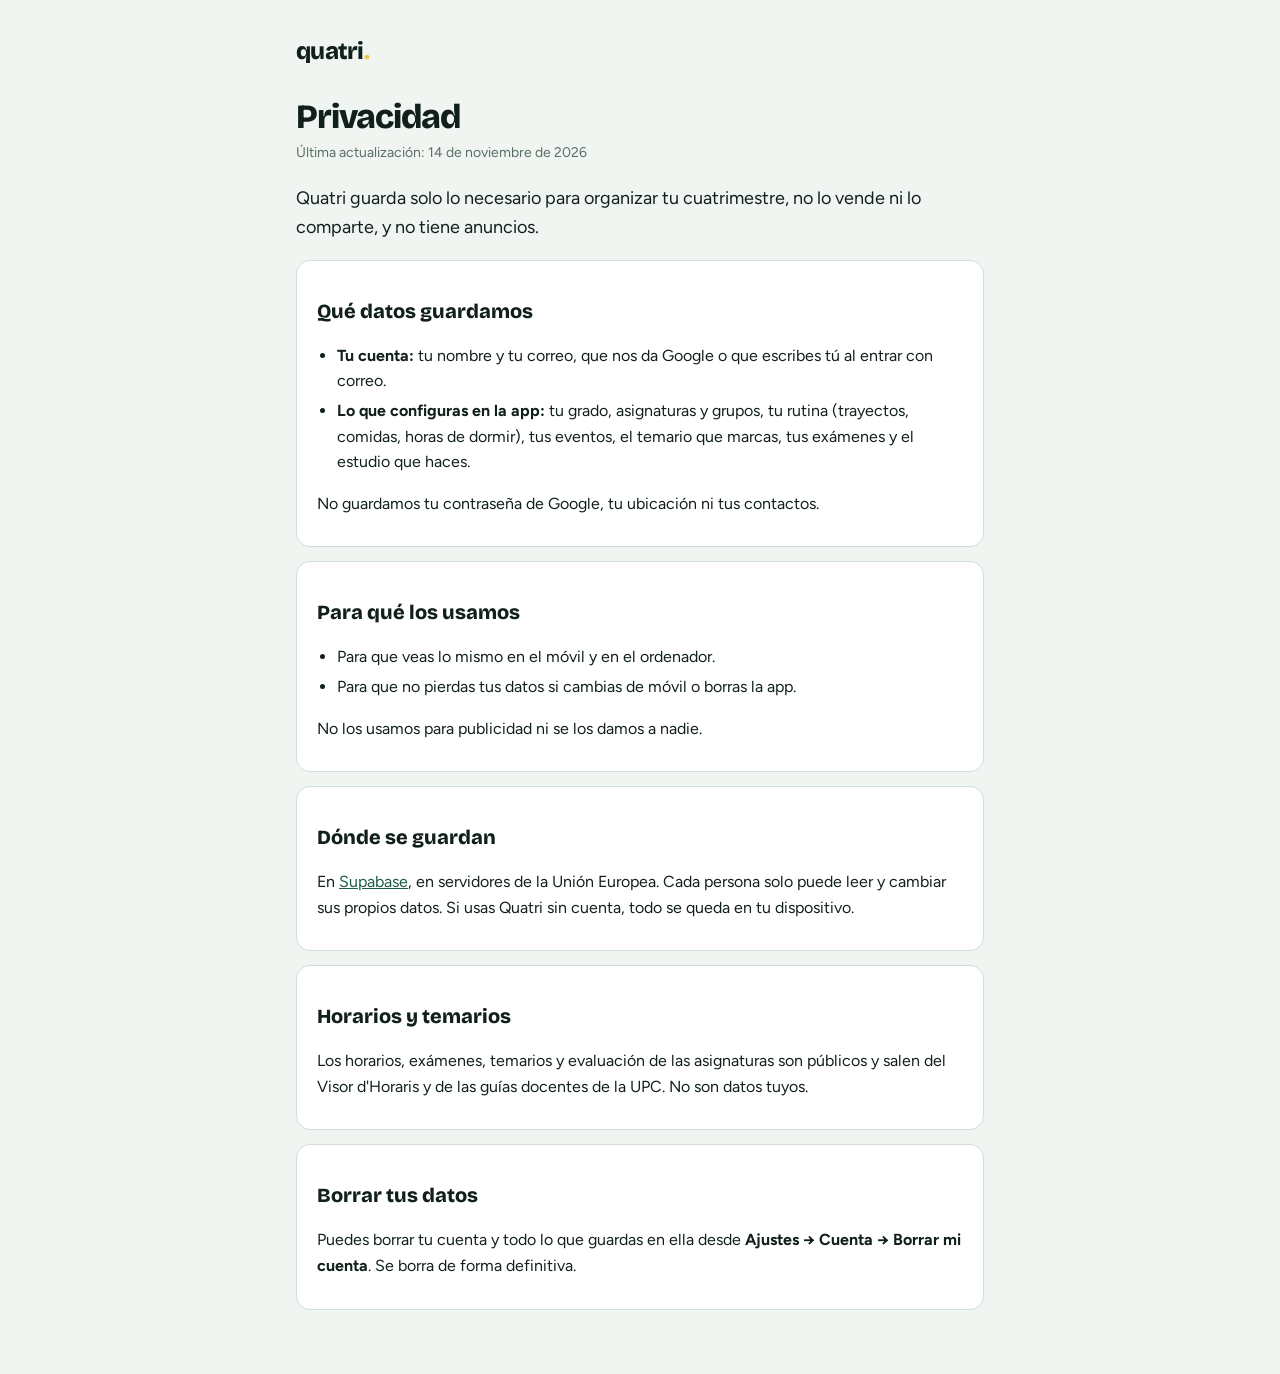
==== privacidad.html @ 0c68642b "Add files via upload" ====
<!doctype html>
<html lang="es">
<head>
<meta charset="utf-8">
<meta name="viewport" content="width=device-width,initial-scale=1">
<title>Privacidad · Quatri</title>
<meta name="description" content="Qué datos guarda Quatri, para qué y cómo borrarlos.">
<link rel="icon" href="icon.svg" type="image/svg+xml">
<link rel="preconnect" href="https://fonts.googleapis.com">
<link rel="preconnect" href="https://fonts.gstatic.com" crossorigin>
<link rel="stylesheet" href="https://fonts.googleapis.com/css2?family=Bricolage+Grotesque:opsz,wght@12..96,800&family=Figtree:wght@400;600;700&display=swap">
<style>
  :root{--bg:#F1F5F2;--surface:#FFFFFF;--line:#D2DED7;--fg:#11201A;--muted:#5A6F66;--accent:#1E5C47;--hi:#F5C451}
  @media (prefers-color-scheme:dark){:root{--bg:#0F1A17;--surface:#16241F;--line:#263A32;--fg:#EAF2EE;--muted:#8FA69C;--accent:#F5C451}}
  *{box-sizing:border-box}
  body{margin:0;background:var(--bg);color:var(--fg);font:16px/1.6 "Figtree",system-ui,sans-serif}
  main{max-width:720px;margin:0 auto;padding:32px 16px 64px}
  .brand{font-family:"Bricolage Grotesque",sans-serif;font-weight:800;font-size:24px;letter-spacing:-.03em;color:var(--fg);text-decoration:none}
  .brand span{color:var(--hi)}
  h1{font-family:"Bricolage Grotesque",sans-serif;font-weight:800;font-size:34px;letter-spacing:-.03em;line-height:1.1;margin:28px 0 6px}
  h2{font-family:"Bricolage Grotesque",sans-serif;font-weight:800;font-size:20px;margin:30px 0 6px}
  .date{color:var(--muted);font-size:14px;margin:0 0 20px}
  section{background:var(--surface);border:1px solid var(--line);border-radius:14px;padding:4px 20px 14px;margin-top:14px}
  ul{padding-left:20px}
  li{margin:4px 0}
  a{color:var(--accent)}
  .lead{font-size:18px}
</style>
</head>
<body>
<main>
  <a class="brand" href="./">quatri<span>.</span></a>
  <h1>Privacidad</h1>
  <p class="date">Última actualización: 14 de noviembre de 2026</p>
  <p class="lead">Quatri guarda solo lo necesario para organizar tu cuatrimestre, no lo vende ni lo comparte, y no tiene anuncios.</p>

  <section>
    <h2>Qué datos guardamos</h2>
    <ul>
      <li><b>Tu cuenta:</b> tu nombre y tu correo, que nos da Google o que escribes tú al entrar con correo.</li>
      <li><b>Lo que configuras en la app:</b> tu grado, asignaturas y grupos, tu rutina (trayectos, comidas, horas de dormir), tus eventos, el temario que marcas, tus exámenes y el estudio que haces.</li>
    </ul>
    <p>No guardamos tu contraseña de Google, tu ubicación ni tus contactos.</p>
  </section>

  <section>
    <h2>Para qué los usamos</h2>
    <ul>
      <li>Para que veas lo mismo en el móvil y en el ordenador.</li>
      <li>Para que no pierdas tus datos si cambias de móvil o borras la app.</li>
    </ul>
    <p>No los usamos para publicidad ni se los damos a nadie.</p>
  </section>

  <section>
    <h2>Dónde se guardan</h2>
    <p>En <a href="https://supabase.com/privacy">Supabase</a>, en servidores de la Unión Europea. Cada persona solo puede leer y cambiar sus propios datos. Si usas Quatri sin cuenta, todo se queda en tu dispositivo.</p>
  </section>

  <section>
    <h2>Horarios y temarios</h2>
    <p>Los horarios, exámenes, temarios y evaluación de las asignaturas son públicos y salen del Visor d'Horaris y de las guías docentes de la UPC. No son datos tuyos.</p>
  </section>

  <section>
    <h2>Borrar tus datos</h2>
    <p>Puedes borrar tu cuenta y todo lo que guardas en ella desde <b>Ajustes → Cuenta → Borrar mi cuenta</b>. Se borra de forma definitiva.</p>
  </section>
</main>
</body>
</html>
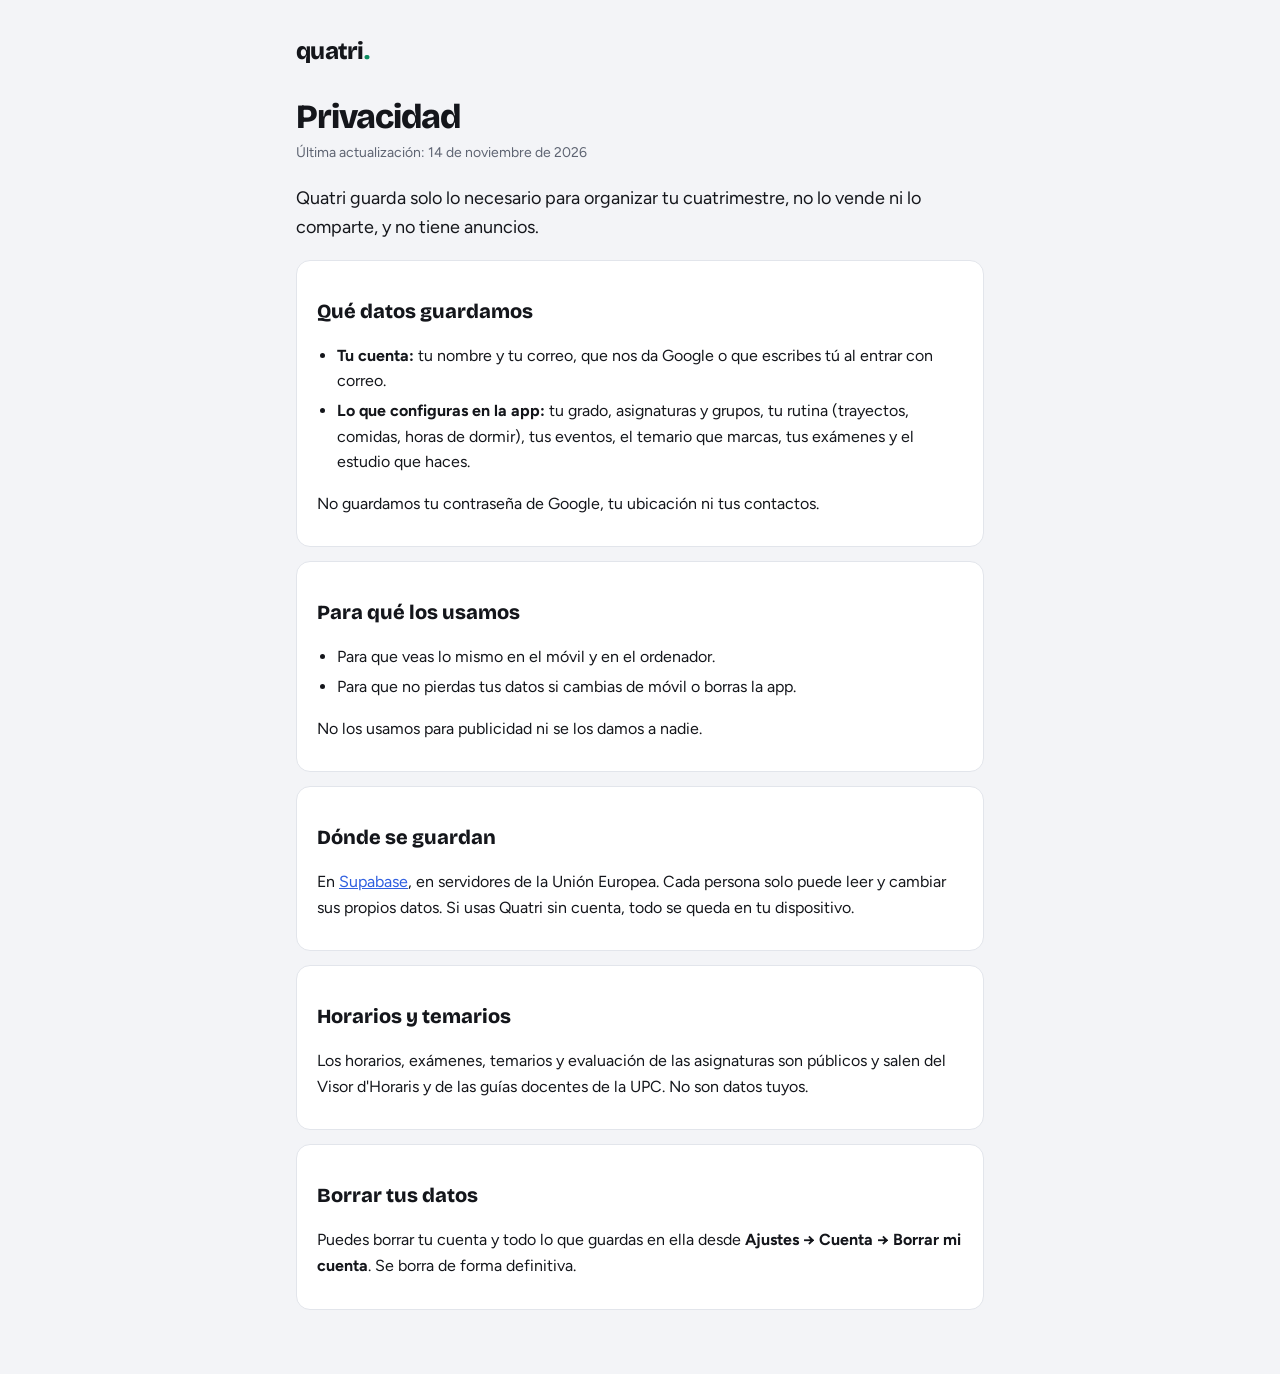
==== commit de1a10ac: "Add files via upload" ====
--- a/privacidad.html
+++ b/privacidad.html
@@ -10,8 +10,8 @@
 <link rel="preconnect" href="https://fonts.gstatic.com" crossorigin>
 <link rel="stylesheet" href="https://fonts.googleapis.com/css2?family=Bricolage+Grotesque:opsz,wght@12..96,800&family=Figtree:wght@400;600;700&display=swap">
 <style>
-  :root{--bg:#F1F5F2;--surface:#FFFFFF;--line:#D2DED7;--fg:#11201A;--muted:#5A6F66;--accent:#1E5C47;--hi:#F5C451}
-  @media (prefers-color-scheme:dark){:root{--bg:#0F1A17;--surface:#16241F;--line:#263A32;--fg:#EAF2EE;--muted:#8FA69C;--accent:#F5C451}}
+  :root{--bg:#F3F4F7;--surface:#FFFFFF;--line:#E2E5EB;--fg:#14161B;--muted:#5E6472;--accent:#2F5FE0;--hi:#0A8A5F}
+  @media (prefers-color-scheme:dark){:root{--bg:#0E1014;--surface:#171A20;--line:#2A2F38;--fg:#F2F3F5;--muted:#9AA1AD;--accent:#7D9BFF;--hi:#3CCB93}}
   *{box-sizing:border-box}
   body{margin:0;background:var(--bg);color:var(--fg);font:16px/1.6 "Figtree",system-ui,sans-serif}
   main{max-width:720px;margin:0 auto;padding:32px 16px 64px}
